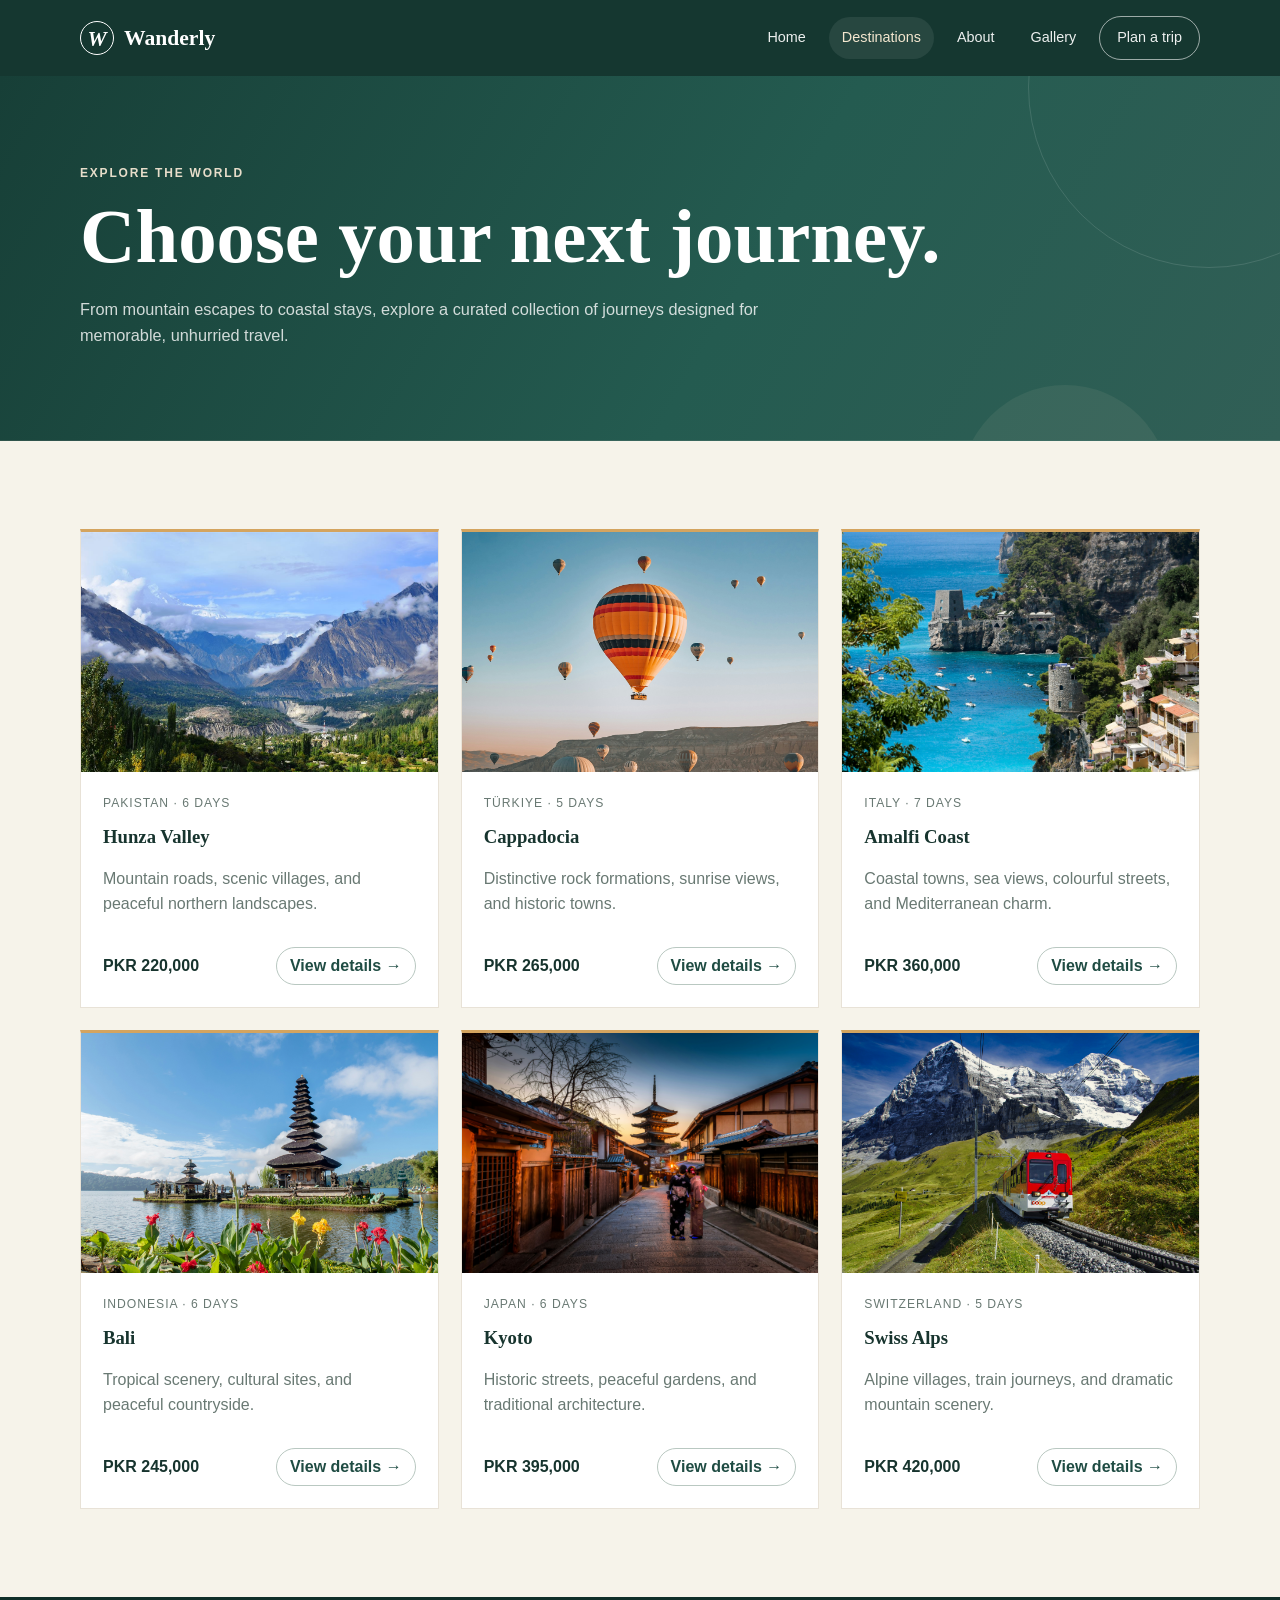
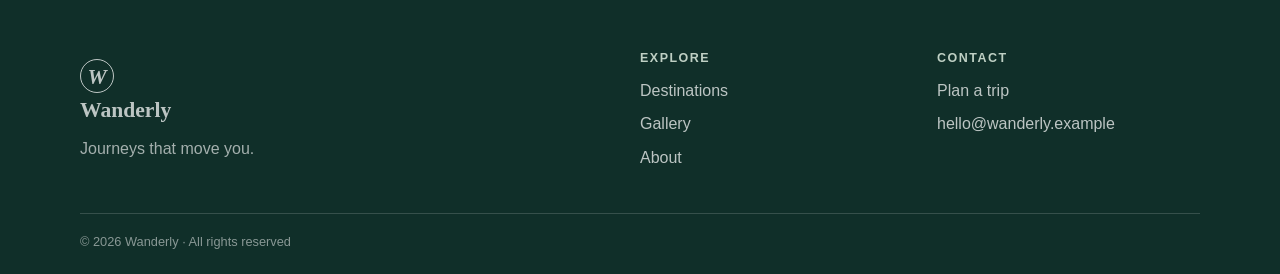
==== destinations.html @ 7bf2646d "Set up Wanderly static travel website" ====
<!DOCTYPE html>
<html lang="en">
<head>
  <meta charset="UTF-8">
  <meta name="viewport" content="width=device-width, initial-scale=1.0">
  <link rel="icon" href="images/favicon.png" type="image/png">
  <title>Wanderly | Destinations</title>
  <link rel="stylesheet" href="css/style.css">
</head>
<body>
  <header class="site-header"><nav class="navbar container" aria-label="Main navigation"><a class="brand" href="index.html"><span class="brand-mark">W</span>Wanderly</a><button class="menu-button" type="button" aria-label="Open navigation menu"><span></span><span></span><span></span></button><div class="nav-links"><a href="index.html">Home</a><a class="active" href="destinations.html">Destinations</a><a href="about.html">About</a><a href="gallery.html">Gallery</a><a class="nav-cta" href="contact.html">Plan a trip</a></div></nav></header>

  <main>
    <section class="page-hero"><div class="container"><p class="eyebrow">Explore the world</p><h1>Choose your next journey.</h1><p>From mountain escapes to coastal stays, explore a curated collection of journeys designed for memorable, unhurried travel.</p></div></section>

    <section class="section"><div class="container"><div class="destination-grid">
      <article class="destination-card"><img src="images/hunza-valley.jpg" alt="Hunza Valley"><div class="card-body"><p class="card-meta">Pakistan · 6 days</p><h3>Hunza Valley</h3><p class="muted">Mountain roads, scenic villages, and peaceful northern landscapes.</p><div class="card-row"><span class="card-price">PKR 220,000</span><button class="text-button details-button" data-name="Hunza Valley" data-country="Pakistan · 6 days" data-description="A six-day trip focused on scenic drives, mountain viewpoints, local villages, and relaxed exploration in northern Pakistan.">View details →</button></div></div></article>
      <article class="destination-card"><img src="images/cappadocia.jpg" alt="Cappadocia"><div class="card-body"><p class="card-meta">Türkiye · 5 days</p><h3>Cappadocia</h3><p class="muted">Distinctive rock formations, sunrise views, and historic towns.</p><div class="card-row"><span class="card-price">PKR 265,000</span><button class="text-button details-button" data-name="Cappadocia" data-country="Türkiye · 5 days" data-description="A five-day journey with valley walks, viewpoints, historic areas, and time to enjoy Cappadocia's famous sunrise atmosphere.">View details →</button></div></div></article>
      <article class="destination-card"><img src="images/amalfi.jpg" alt="Amalfi Coast"><div class="card-body"><p class="card-meta">Italy · 7 days</p><h3>Amalfi Coast</h3><p class="muted">Coastal towns, sea views, colourful streets, and Mediterranean charm.</p><div class="card-row"><span class="card-price">PKR 360,000</span><button class="text-button details-button" data-name="Amalfi Coast" data-country="Italy · 7 days" data-description="A seven-day coastal escape combining seaside towns, scenic viewpoints, local food, and plenty of relaxed walking time.">View details →</button></div></div></article>
      <article class="destination-card"><img src="images/bali.jpg" alt="Bali"><div class="card-body"><p class="card-meta">Indonesia · 6 days</p><h3>Bali</h3><p class="muted">Tropical scenery, cultural sites, and peaceful countryside.</p><div class="card-row"><span class="card-price">PKR 245,000</span><button class="text-button details-button" data-name="Bali" data-country="Indonesia · 6 days" data-description="A six-day tropical trip with cultural stops, green landscapes, relaxed mornings, and time near the coast.">View details →</button></div></div></article>
      <article class="destination-card"><img src="images/kyoto.jpg" alt="Kyoto"><div class="card-body"><p class="card-meta">Japan · 6 days</p><h3>Kyoto</h3><p class="muted">Historic streets, peaceful gardens, and traditional architecture.</p><div class="card-row"><span class="card-price">PKR 395,000</span><button class="text-button details-button" data-name="Kyoto" data-country="Japan · 6 days" data-description="A six-day city journey built around temples, gardens, historic neighbourhoods, and calm cultural experiences.">View details →</button></div></div></article>
      <article class="destination-card"><img src="images/swiss-alps.jpg" alt="Swiss Alps"><div class="card-body"><p class="card-meta">Switzerland · 5 days</p><h3>Swiss Alps</h3><p class="muted">Alpine villages, train journeys, and dramatic mountain scenery.</p><div class="card-row"><span class="card-price">PKR 420,000</span><button class="text-button details-button" data-name="Swiss Alps" data-country="Switzerland · 5 days" data-description="A five-day alpine escape with mountain views, scenic train routes, small towns, and easy outdoor exploration.">View details →</button></div></div></article>
    </div></div></section>
  </main>

  <div class="modal" id="destinationModal" role="dialog" aria-modal="true" aria-labelledby="modalTitle"><div class="modal-box"><button class="modal-close" type="button" aria-label="Close modal">×</button><p class="eyebrow" id="modalCountry"></p><h2 id="modalTitle">Destination</h2><p class="muted" id="modalText"></p><ul class="modal-list"><li>Flexible daily schedule</li><li>Selected sightseeing stops</li><li>Time for independent exploration</li></ul><a class="button button-primary" href="contact.html">Ask about this trip</a></div></div>

  <footer class="footer"><div class="container footer-grid"><div><a class="brand" href="index.html"><span class="brand-mark">W</span>Wanderly</a><p>Journeys that move you.</p></div><div><h3>Explore</h3><a href="destinations.html">Destinations</a><a href="gallery.html">Gallery</a><a href="about.html">About</a></div><div><h3>Contact</h3><a href="contact.html">Plan a trip</a><a href="mailto:hello@wanderly.example">hello@wanderly.example</a></div></div><div class="container copyright">© 2026 Wanderly · All rights reserved</div></footer>
  <script src="js/script.js"></script>
</body>
</html>
---- css/style.css ----
:root {
  --forest: #1f4c43;
  --forest-dark: #153730;
  --cream: #f6f3ea;
  --sand: #e7ddca;
  --gold: #d4a45f;
  --ink: #17342e;
  --muted: #697973;
  --white: #ffffff;
  --line: #ddd8cc;
}

* { box-sizing: border-box; }
html { scroll-behavior: smooth; }
body {
  margin: 0;
  font-family: Arial, Helvetica, sans-serif;
  color: var(--ink);
  background: var(--cream);
  line-height: 1.6;
}
a { color: inherit; text-decoration: none; }
img { display: block; width: 100%; }
button, input, select, textarea { font: inherit; }
button { cursor: pointer; }
.container { width: min(1120px, calc(100% - 36px)); margin: 0 auto; }

/* Shared header / navigation */
.site-header { background: var(--forest-dark); color: var(--white); position: sticky; top: 0; z-index: 20; }
.navbar { min-height: 76px; display: flex; align-items: center; justify-content: space-between; }
.brand { display: flex; align-items: center; gap: 10px; font-family: Georgia, 'Times New Roman', serif; font-size: 1.35rem; font-weight: 700; }
.brand-mark { width: 34px; height: 34px; border: 1px solid currentColor; border-radius: 50%; display: grid; place-items: center; font-style: italic; }
.nav-links { display: flex; gap: 10px; align-items: center; }
.nav-links a { font-size: .9rem; padding: 9px 13px; border-radius: 999px; color: rgba(255,255,255,.92); }
.nav-links a:not(.nav-cta):hover { background: rgba(255,255,255,.10); color: var(--white); }
.nav-links a:not(.nav-cta).active { background: rgba(255,255,255,.08); color: #f4e7cf; }
.nav-cta { border: 1px solid rgba(255,255,255,.58); padding: 9px 17px !important; border-radius: 999px; }
.menu-button { display: none; background: none; border: 0; padding: 6px; }
.menu-button span { display: block; width: 24px; height: 2px; margin: 5px 0; background: white; }

/* Typography / common sections */
.eyebrow { margin: 0 0 10px; color: var(--forest); font-size: .75rem; font-weight: 700; letter-spacing: .15em; text-transform: uppercase; }
h1, h2, h3 { font-family: Georgia, 'Times New Roman', serif; line-height: 1.15; }
h1, h2, h3, p { margin-top: 0; }
h2 { font-size: clamp(2.1rem, 4vw, 3.7rem); margin-bottom: 18px; }
.section { padding: 88px 0; }
#featured-destinations { scroll-margin-top: 76px; }
.section-intro { max-width: 700px; margin-bottom: 38px; }
.muted { color: var(--muted); }
.button { display: inline-block; border: 0; border-radius: 999px; padding: 13px 21px; font-weight: 700; }
.button-primary { background: #f2eadc; color: var(--forest-dark); border: 1px solid #f2eadc; }
.button-primary:hover { background: #dbe8e2; border-color: #dbe8e2; }
.button-outline { border: 1px solid var(--forest); color: var(--forest); background: transparent; }

/* Home */
/* Hero stats strip */
.hero-stats { display: flex; gap: 36px; margin-bottom: 28px; flex-wrap: wrap; }
.hero-stat { border-left: 2px solid var(--gold); padding-left: 14px; }
.hero-stat strong { display: block; font-family: Georgia, 'Times New Roman', serif; font-size: 1.6rem; color: white; line-height: 1; }
.hero-stat span { font-size: .8rem; color: rgba(255,255,255,.72); letter-spacing: .08em; text-transform: uppercase; }

.hero {
  min-height: 620px;
  color: white;
  display: flex;
  align-items: center;
  background:
    linear-gradient(rgba(12,40,34,.38), rgba(12,40,34,.52)),
    url('../images/cappadocia.jpg') center/cover;
}
.hero-content { max-width: 760px; }
.hero .eyebrow { color: #e9d8b7; }
.hero h1 { font-size: clamp(3.2rem, 7vw, 6.2rem); margin-bottom: 20px; }
.hero h1 em { color: #efc985; }
.hero p.hero-copy { max-width: 610px; color: rgba(255,255,255,.86); font-size: 1.05rem; }
.hero-actions { display: flex; gap: 14px; align-items: center; flex-wrap: wrap; margin-top: 28px; }
.hero-link { color: white; border-bottom: 1px solid rgba(255,255,255,.6); padding: 9px 4px; }

.card-grid { display: grid; grid-template-columns: repeat(3, 1fr); gap: 22px; }
.card { background: white; border: 1px solid #e8e2d7; border-top: 3px solid var(--gold); box-shadow: 0 10px 28px rgba(23,52,46,.06); }
.card img { height: 250px; object-fit: cover; }
.card-body { padding: 22px; }
.card-meta { color: var(--muted); font-size: .76rem; letter-spacing: .08em; text-transform: uppercase; }
.card h3 { font-size: 1.5rem; margin-bottom: 10px; }
.card-row { display: flex; justify-content: space-between; align-items: center; gap: 14px; margin-top: 18px; }
.card-price { font-weight: 700; }
.text-button { border: 0; background: none; padding: 0; color: var(--forest); font-weight: 700; }

.services { background: #e9eee5; }
.service-grid { display: grid; grid-template-columns: repeat(3, 1fr); gap: 1px; background: #cbd6ca; }
.service-card { background: #e9eee5; padding: 38px 30px; text-align: center; }
.service-icon { width: 54px; height: 54px; margin: 0 auto 18px; border: 1px solid #9fb2a4; border-radius: 50%; display: grid; place-items: center; font-size: 1.25rem; }
.service-card h3 { margin-bottom: 10px; }

.testimonials { background: #fffdf8; }
.review-grid { display: grid; grid-template-columns: 1fr 1fr; gap: 22px; }
.review { margin: 0; padding: 30px; border: 1px solid var(--line); background: white; }
.stars { color: #cc9142; letter-spacing: .1em; }
.review blockquote { margin: 16px 0; font-family: Georgia, 'Times New Roman', serif; font-size: 1.2rem; }

/* Inner-page hero */
.page-hero {
  position: relative;
  overflow: hidden;
  background: linear-gradient(120deg, #173f37 0%, #245b50 58%, #315f56 100%);
  color: white;
  padding: 88px 0 76px;
  border-bottom: 1px solid rgba(255,255,255,.10);
}
.page-hero::before {
  content: "";
  position: absolute;
  width: 360px;
  height: 360px;
  right: -110px;
  top: -170px;
  border: 1px solid rgba(255,255,255,.12);
  border-radius: 50%;
}
.page-hero::after {
  content: "";
  position: absolute;
  width: 210px;
  height: 210px;
  right: 110px;
  bottom: -155px;
  background: rgba(231,221,202,.07);
  border-radius: 50%;
}
.page-hero .container { position: relative; z-index: 1; }
.page-hero .eyebrow { color: #e7ddca; }
.page-hero h1 { font-size: clamp(2.7rem, 6vw, 5rem); margin-bottom: 14px; max-width: 980px; }
.page-hero p:last-child { max-width: 700px; color: rgba(255,255,255,.80); font-size: 1.02rem; }

/* About */
.about-grid { display: grid; grid-template-columns: 1fr 1fr; gap: 52px; align-items: center; }
.about-grid img { height: 520px; object-fit: cover; }
.stats { display: grid; grid-template-columns: repeat(3, 1fr); gap: 12px; margin-top: 30px; }
.stat { padding: 18px; border-top: 1px solid var(--line); }
.stat strong { display: block; font-family: Georgia, 'Times New Roman', serif; font-size: 1.7rem; color: var(--forest); }
.values-grid { display: grid; grid-template-columns: repeat(3, 1fr); gap: 20px; }
.value-box { padding: 28px; background: white; border: 1px solid var(--line); }

/* Destinations */
.destination-grid { display: grid; grid-template-columns: repeat(3, 1fr); gap: 22px; }
.destination-card { background: white; border: 1px solid #e8e2d7; border-top: 3px solid var(--gold); }
.destination-card img { height: 240px; object-fit: cover; }
.destination-card .card-body { min-height: 235px; display: flex; flex-direction: column; }
.destination-card .card-row { margin-top: auto; }

/* Modal */
.modal { display: none; position: fixed; inset: 0; z-index: 100; background: rgba(10,26,22,.7); padding: 20px; }
.modal.show { display: grid; place-items: center; }
.modal-box { position: relative; width: min(560px, 100%); background: white; padding: 32px; border-radius: 8px; }
.modal-close { position: absolute; right: 14px; top: 12px; border: 0; background: none; font-size: 1.7rem; color: var(--ink); }
.modal-list { padding-left: 20px; color: var(--muted); }

/* Gallery / slider */
.slider { position: relative; max-width: 900px; margin: 0 auto 50px; background: var(--forest-dark); }
.slider img { height: 510px; object-fit: cover; }
.slider-caption { color: white; padding: 16px 20px; }
.slider-button { position: absolute; top: 45%; transform: translateY(-50%); width: 46px; height: 46px; border: 0; border-radius: 50%; background: rgba(255,255,255,.9); color: var(--forest-dark); font-size: 1.4rem; }
.slider-button.prev { left: 16px; }
.slider-button.next { right: 16px; }
.gallery-grid { display: grid; grid-template-columns: repeat(3, 1fr); gap: 14px; }
.gallery-grid img { height: 240px; object-fit: cover; }

/* Contact */
.contact-grid { display: grid; grid-template-columns: .8fr 1.2fr; gap: 44px; }
.contact-info { background: var(--forest); color: white; padding: 34px; }
.contact-info p { color: rgba(255,255,255,.78); }
.contact-info a { color: #f5ecdf; text-decoration: underline; text-underline-offset: 3px; }
.contact-info a:hover { color: white; }
.contact-form { background: white; padding: 34px; border: 1px solid var(--line); }
.form-row { display: grid; grid-template-columns: 1fr 1fr; gap: 16px; }
.form-group { margin-bottom: 18px; }
.form-group label { display: block; margin-bottom: 7px; font-weight: 700; font-size: .9rem; }
.form-group input, .form-group select, .form-group textarea { width: 100%; border: 1px solid #cfc9bd; border-radius: 5px; padding: 12px 13px; background: #fffdf9; color: var(--ink); }
.form-group textarea { min-height: 130px; resize: vertical; }
.error { min-height: 18px; margin: 5px 0 0; color: #a93a31; font-size: .78rem; }
.success-message { display: none; margin: 16px 0 0; padding: 12px 14px; background: #e8f3e8; color: #245735; border: 1px solid #b9d5bd; }
.success-message.show { display: block; }

/* Footer */
.footer { background: #102f29; color: white; padding: 54px 0 22px; }
.footer-grid { display: grid; grid-template-columns: 2fr 1fr 1fr; gap: 34px; padding-bottom: 34px; }
.footer h3 { font-family: Arial, Helvetica, sans-serif; font-size: .78rem; text-transform: uppercase; letter-spacing: .12em; color: #bfd0c4; }
.footer a { display: block; margin: 8px 0; color: rgba(255,255,255,.72); }
.footer p { color: rgba(255,255,255,.62); }
.copyright { border-top: 1px solid rgba(255,255,255,.16); padding-top: 18px; color: rgba(255,255,255,.5); font-size: .8rem; }

@media (max-width: 900px) {
  .menu-button { display: block; }
  .nav-links {
    display: none;
    position: absolute;
    top: 76px;
    left: 0;
    right: 0;
    padding: 22px 28px;
    background: var(--forest-dark);
    flex-direction: column;
    align-items: flex-start;
    border-top: 1px solid rgba(255,255,255,.15);
  }
  .nav-links.open { display: flex; }
  .card-grid, .destination-grid { grid-template-columns: repeat(2, 1fr); }
  .service-grid, .values-grid { grid-template-columns: 1fr; }
  .about-grid, .contact-grid { grid-template-columns: 1fr; }
  .about-grid img { height: 420px; }
  .gallery-grid { grid-template-columns: repeat(2, 1fr); }
}

@media (max-width: 600px) {
  .section { padding: 68px 0; }
  .hero { min-height: 560px; }
  .hero h1 { font-size: 3.25rem; }
  .card-grid, .destination-grid, .review-grid, .gallery-grid, .form-row { grid-template-columns: 1fr; }
  .stats { grid-template-columns: 1fr; }
  .slider img { height: 340px; }
  .footer-grid { grid-template-columns: 1fr; }
}

/* ── Hover & transition effects ── */
/* Hover & transition effects */
a, button { transition: color .22s ease, background .22s ease, border-color .22s ease, box-shadow .22s ease, transform .22s ease; }

/* Main navigation: subtle pill hover instead of a gold fill */
.nav-cta:hover,
.nav-cta.active {
  background: #f3eee5;
  color: var(--forest-dark) !important;
  border-color: #f3eee5;
}

/* Shared buttons: warm neutral base, soft sage hover */
.button-primary:hover {
  background: #dbe8e2;
  border-color: #dbe8e2;
  color: var(--forest-dark);
  transform: translateY(-2px);
  box-shadow: 0 8px 20px rgba(12,40,34,.16);
}
.button-outline:hover { background: var(--forest); color: white; }
.hero-link:hover { color: #f4e7cf; border-color: #f4e7cf; }

/* Cards */
.card,
.destination-card { transition: box-shadow .25s ease, transform .25s ease; overflow: hidden; }
.card:hover,
.destination-card:hover { transform: translateY(-5px); box-shadow: 0 18px 40px rgba(23,52,46,.13); }
.card img,
.destination-card img { transition: transform .4s ease; }
.card:hover img,
.destination-card:hover img { transform: scale(1.04); }

/* Home View links + destination View details buttons */
.card-row > a,
.text-button {
  display: inline-flex;
  align-items: center;
  justify-content: center;
  min-height: 38px;
  padding: 7px 13px;
  border: 1px solid #b9c8c1;
  border-radius: 999px;
  background: transparent;
  color: var(--forest);
  font-weight: 700;
  line-height: 1;
}
.card-row > a:hover,
.text-button:hover {
  background: var(--forest);
  color: white;
  border-color: var(--forest);
  transform: translateY(-1px);
}

/* Supporting interactive elements */
.service-card { transition: background .25s ease, box-shadow .25s ease; }
.service-card:hover { background: #dfe9dd; box-shadow: inset 0 0 0 1px #a9baad; }
.service-icon { transition: transform .25s ease; }
.service-card:hover .service-icon { transform: scale(1.1); }
.gallery-grid img { transition: transform .35s ease, opacity .3s ease; cursor: pointer; }
.gallery-grid img:hover { transform: scale(1.035); opacity: .9; }
.slider-button:hover { background: #e7eee9; color: var(--forest-dark); transform: translateY(-50%) scale(1.08); }
.modal-close:hover { color: #a93a31; transform: rotate(90deg); }
.footer a:hover { color: #f2dfbd; }
.value-box { transition: box-shadow .25s ease, transform .25s ease; }
.value-box:hover { transform: translateY(-4px); box-shadow: 0 12px 28px rgba(23,52,46,.10); }
.brand:hover { opacity: .86; }

/* Form focus */
.form-group input:focus,
.form-group select:focus,
.form-group textarea:focus {
  outline: none;
  border-color: var(--forest);
  box-shadow: 0 0 0 3px rgba(31,76,67,.12);
}
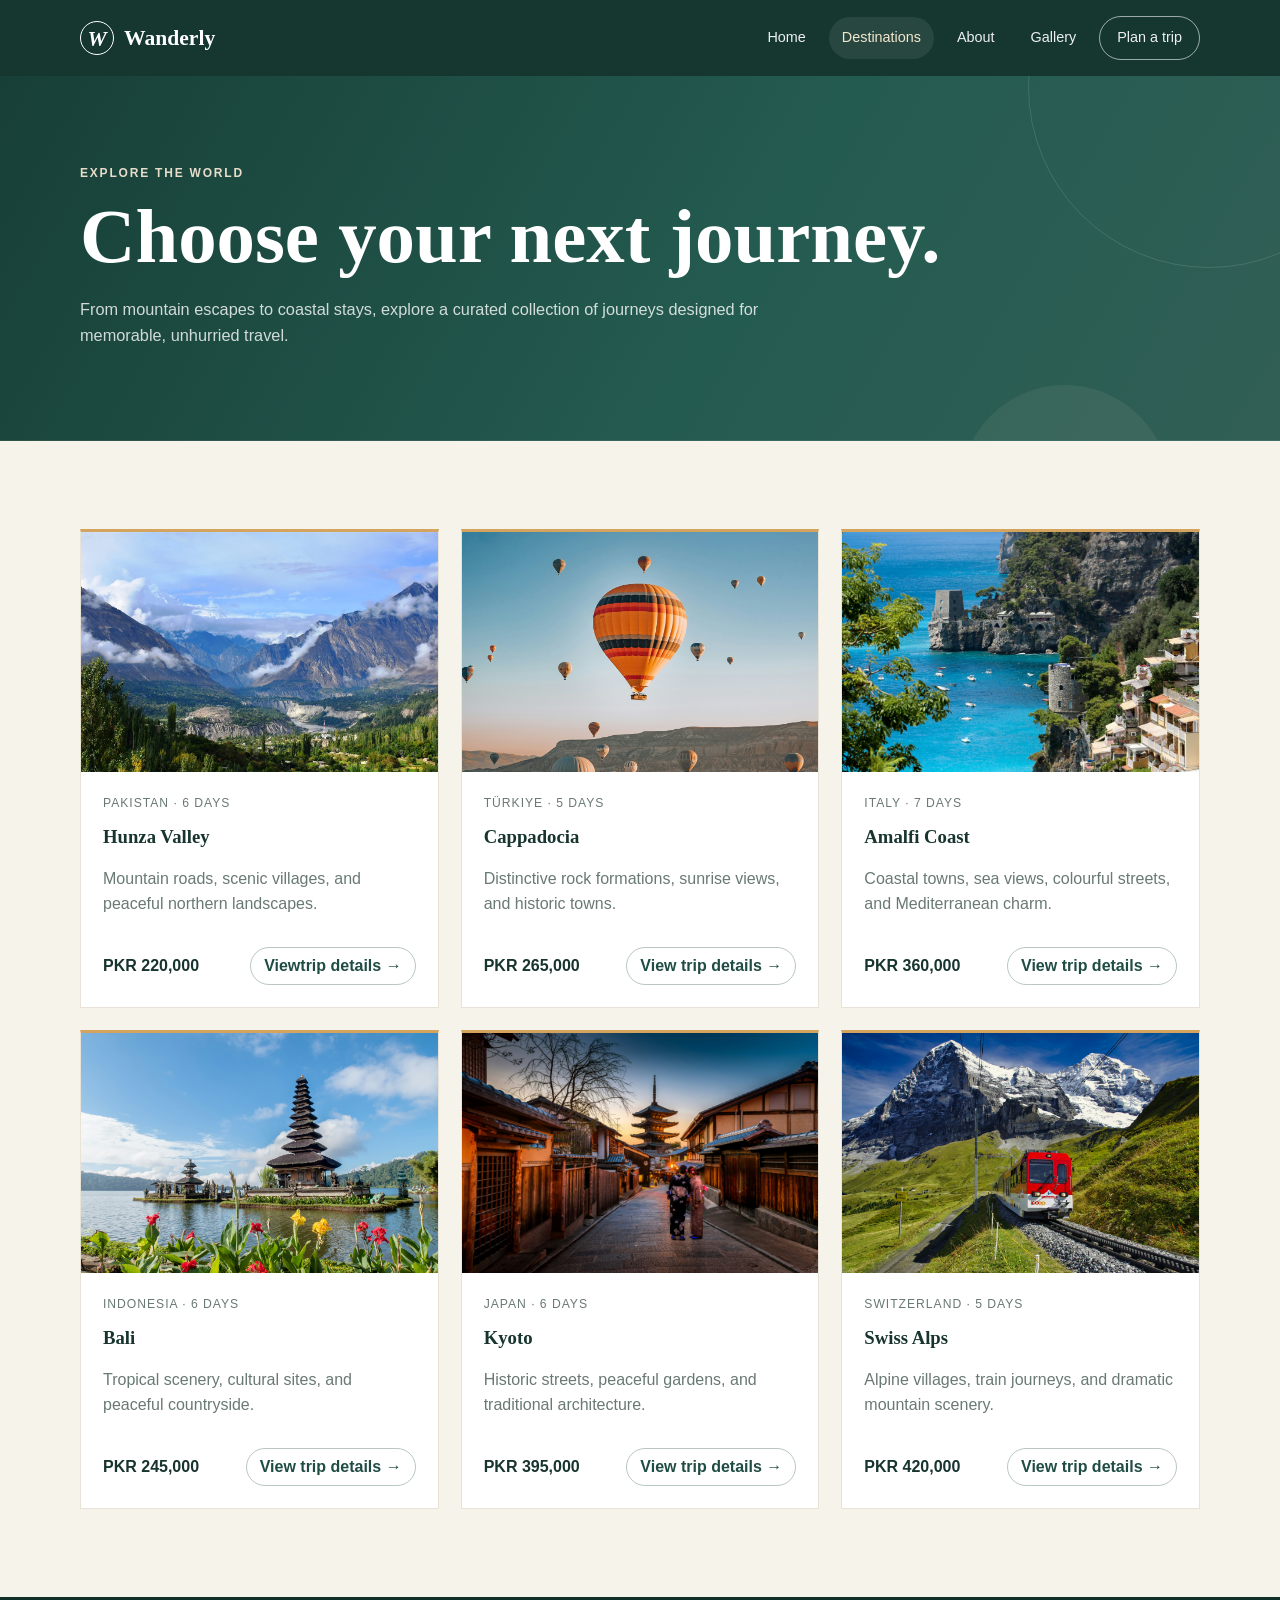
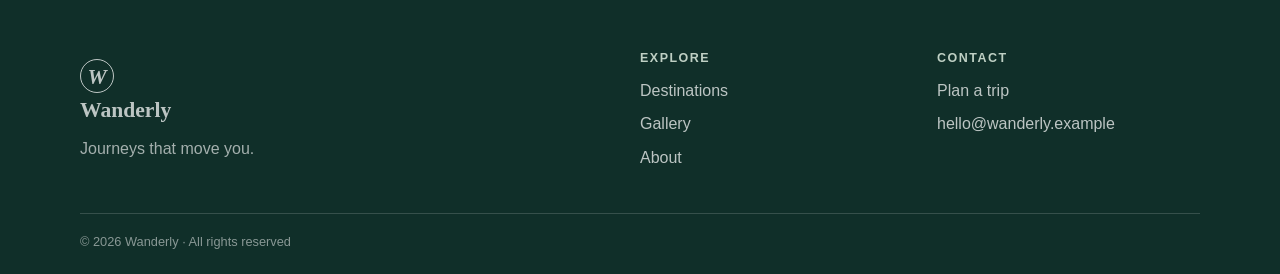
==== commit f3d21561: "Refine destination card actions" ====
--- a/destinations.html
+++ b/destinations.html
@@ -14,12 +14,12 @@
     <section class="page-hero"><div class="container"><p class="eyebrow">Explore the world</p><h1>Choose your next journey.</h1><p>From mountain escapes to coastal stays, explore a curated collection of journeys designed for memorable, unhurried travel.</p></div></section>
 
     <section class="section"><div class="container"><div class="destination-grid">
-      <article class="destination-card"><img src="images/hunza-valley.jpg" alt="Hunza Valley"><div class="card-body"><p class="card-meta">Pakistan · 6 days</p><h3>Hunza Valley</h3><p class="muted">Mountain roads, scenic villages, and peaceful northern landscapes.</p><div class="card-row"><span class="card-price">PKR 220,000</span><button class="text-button details-button" data-name="Hunza Valley" data-country="Pakistan · 6 days" data-description="A six-day trip focused on scenic drives, mountain viewpoints, local villages, and relaxed exploration in northern Pakistan.">View details →</button></div></div></article>
-      <article class="destination-card"><img src="images/cappadocia.jpg" alt="Cappadocia"><div class="card-body"><p class="card-meta">Türkiye · 5 days</p><h3>Cappadocia</h3><p class="muted">Distinctive rock formations, sunrise views, and historic towns.</p><div class="card-row"><span class="card-price">PKR 265,000</span><button class="text-button details-button" data-name="Cappadocia" data-country="Türkiye · 5 days" data-description="A five-day journey with valley walks, viewpoints, historic areas, and time to enjoy Cappadocia's famous sunrise atmosphere.">View details →</button></div></div></article>
-      <article class="destination-card"><img src="images/amalfi.jpg" alt="Amalfi Coast"><div class="card-body"><p class="card-meta">Italy · 7 days</p><h3>Amalfi Coast</h3><p class="muted">Coastal towns, sea views, colourful streets, and Mediterranean charm.</p><div class="card-row"><span class="card-price">PKR 360,000</span><button class="text-button details-button" data-name="Amalfi Coast" data-country="Italy · 7 days" data-description="A seven-day coastal escape combining seaside towns, scenic viewpoints, local food, and plenty of relaxed walking time.">View details →</button></div></div></article>
-      <article class="destination-card"><img src="images/bali.jpg" alt="Bali"><div class="card-body"><p class="card-meta">Indonesia · 6 days</p><h3>Bali</h3><p class="muted">Tropical scenery, cultural sites, and peaceful countryside.</p><div class="card-row"><span class="card-price">PKR 245,000</span><button class="text-button details-button" data-name="Bali" data-country="Indonesia · 6 days" data-description="A six-day tropical trip with cultural stops, green landscapes, relaxed mornings, and time near the coast.">View details →</button></div></div></article>
-      <article class="destination-card"><img src="images/kyoto.jpg" alt="Kyoto"><div class="card-body"><p class="card-meta">Japan · 6 days</p><h3>Kyoto</h3><p class="muted">Historic streets, peaceful gardens, and traditional architecture.</p><div class="card-row"><span class="card-price">PKR 395,000</span><button class="text-button details-button" data-name="Kyoto" data-country="Japan · 6 days" data-description="A six-day city journey built around temples, gardens, historic neighbourhoods, and calm cultural experiences.">View details →</button></div></div></article>
-      <article class="destination-card"><img src="images/swiss-alps.jpg" alt="Swiss Alps"><div class="card-body"><p class="card-meta">Switzerland · 5 days</p><h3>Swiss Alps</h3><p class="muted">Alpine villages, train journeys, and dramatic mountain scenery.</p><div class="card-row"><span class="card-price">PKR 420,000</span><button class="text-button details-button" data-name="Swiss Alps" data-country="Switzerland · 5 days" data-description="A five-day alpine escape with mountain views, scenic train routes, small towns, and easy outdoor exploration.">View details →</button></div></div></article>
+      <article class="destination-card"><img src="images/hunza-valley.jpg" alt="Hunza Valley"><div class="card-body"><p class="card-meta">Pakistan · 6 days</p><h3>Hunza Valley</h3><p class="muted">Mountain roads, scenic villages, and peaceful northern landscapes.</p><div class="card-row"><span class="card-price">PKR 220,000</span><button class="text-button details-button" data-name="Hunza Valley" data-country="Pakistan · 6 days" data-description="A six-day trip focused on scenic drives, mountain viewpoints, local villages, and relaxed exploration in northern Pakistan.">Viewtrip details →</button></div></div></article>
+      <article class="destination-card"><img src="images/cappadocia.jpg" alt="Cappadocia"><div class="card-body"><p class="card-meta">Türkiye · 5 days</p><h3>Cappadocia</h3><p class="muted">Distinctive rock formations, sunrise views, and historic towns.</p><div class="card-row"><span class="card-price">PKR 265,000</span><button class="text-button details-button" data-name="Cappadocia" data-country="Türkiye · 5 days" data-description="A five-day journey with valley walks, viewpoints, historic areas, and time to enjoy Cappadocia's famous sunrise atmosphere.">View trip details →</button></div></div></article>
+      <article class="destination-card"><img src="images/amalfi.jpg" alt="Amalfi Coast"><div class="card-body"><p class="card-meta">Italy · 7 days</p><h3>Amalfi Coast</h3><p class="muted">Coastal towns, sea views, colourful streets, and Mediterranean charm.</p><div class="card-row"><span class="card-price">PKR 360,000</span><button class="text-button details-button" data-name="Amalfi Coast" data-country="Italy · 7 days" data-description="A seven-day coastal escape combining seaside towns, scenic viewpoints, local food, and plenty of relaxed walking time.">View trip details →</button></div></div></article>
+      <article class="destination-card"><img src="images/bali.jpg" alt="Bali"><div class="card-body"><p class="card-meta">Indonesia · 6 days</p><h3>Bali</h3><p class="muted">Tropical scenery, cultural sites, and peaceful countryside.</p><div class="card-row"><span class="card-price">PKR 245,000</span><button class="text-button details-button" data-name="Bali" data-country="Indonesia · 6 days" data-description="A six-day tropical trip with cultural stops, green landscapes, relaxed mornings, and time near the coast.">View trip details →</button></div></div></article>
+      <article class="destination-card"><img src="images/kyoto.jpg" alt="Kyoto"><div class="card-body"><p class="card-meta">Japan · 6 days</p><h3>Kyoto</h3><p class="muted">Historic streets, peaceful gardens, and traditional architecture.</p><div class="card-row"><span class="card-price">PKR 395,000</span><button class="text-button details-button" data-name="Kyoto" data-country="Japan · 6 days" data-description="A six-day city journey built around temples, gardens, historic neighbourhoods, and calm cultural experiences.">View trip details →</button></div></div></article>
+      <article class="destination-card"><img src="images/swiss-alps.jpg" alt="Swiss Alps"><div class="card-body"><p class="card-meta">Switzerland · 5 days</p><h3>Swiss Alps</h3><p class="muted">Alpine villages, train journeys, and dramatic mountain scenery.</p><div class="card-row"><span class="card-price">PKR 420,000</span><button class="text-button details-button" data-name="Swiss Alps" data-country="Switzerland · 5 days" data-description="A five-day alpine escape with mountain views, scenic train routes, small towns, and easy outdoor exploration.">View trip details →</button></div></div></article>
     </div></div></section>
   </main>
 
--- a/css/style.css
+++ b/css/style.css
@@ -31,8 +31,8 @@
 .brand { display: flex; align-items: center; gap: 10px; font-family: Georgia, 'Times New Roman', serif; font-size: 1.35rem; font-weight: 700; }
 .brand-mark { width: 34px; height: 34px; border: 1px solid currentColor; border-radius: 50%; display: grid; place-items: center; font-style: italic; }
 .nav-links { display: flex; gap: 10px; align-items: center; }
-.nav-links a { font-size: .9rem; padding: 9px 13px; border-radius: 999px; color: rgba(255,255,255,.92); }
-.nav-links a:not(.nav-cta):hover { background: rgba(255,255,255,.10); color: var(--white); }
+.nav-links a { font-size: .9rem; padding: 9px 13px; border-radius: 999px; color: rgba(255,255,255,.92); transition: transform 0.2s ease, background 0.2s ease;}
+.nav-links a:not(.nav-cta):hover { background: rgba(255,255,255,.10); color: var(--white);transform: translateY(-1px); }
 .nav-links a:not(.nav-cta).active { background: rgba(255,255,255,.08); color: #f4e7cf; }
 .nav-cta { border: 1px solid rgba(255,255,255,.58); padding: 9px 17px !important; border-radius: 999px; }
 .menu-button { display: none; background: none; border: 0; padding: 6px; }
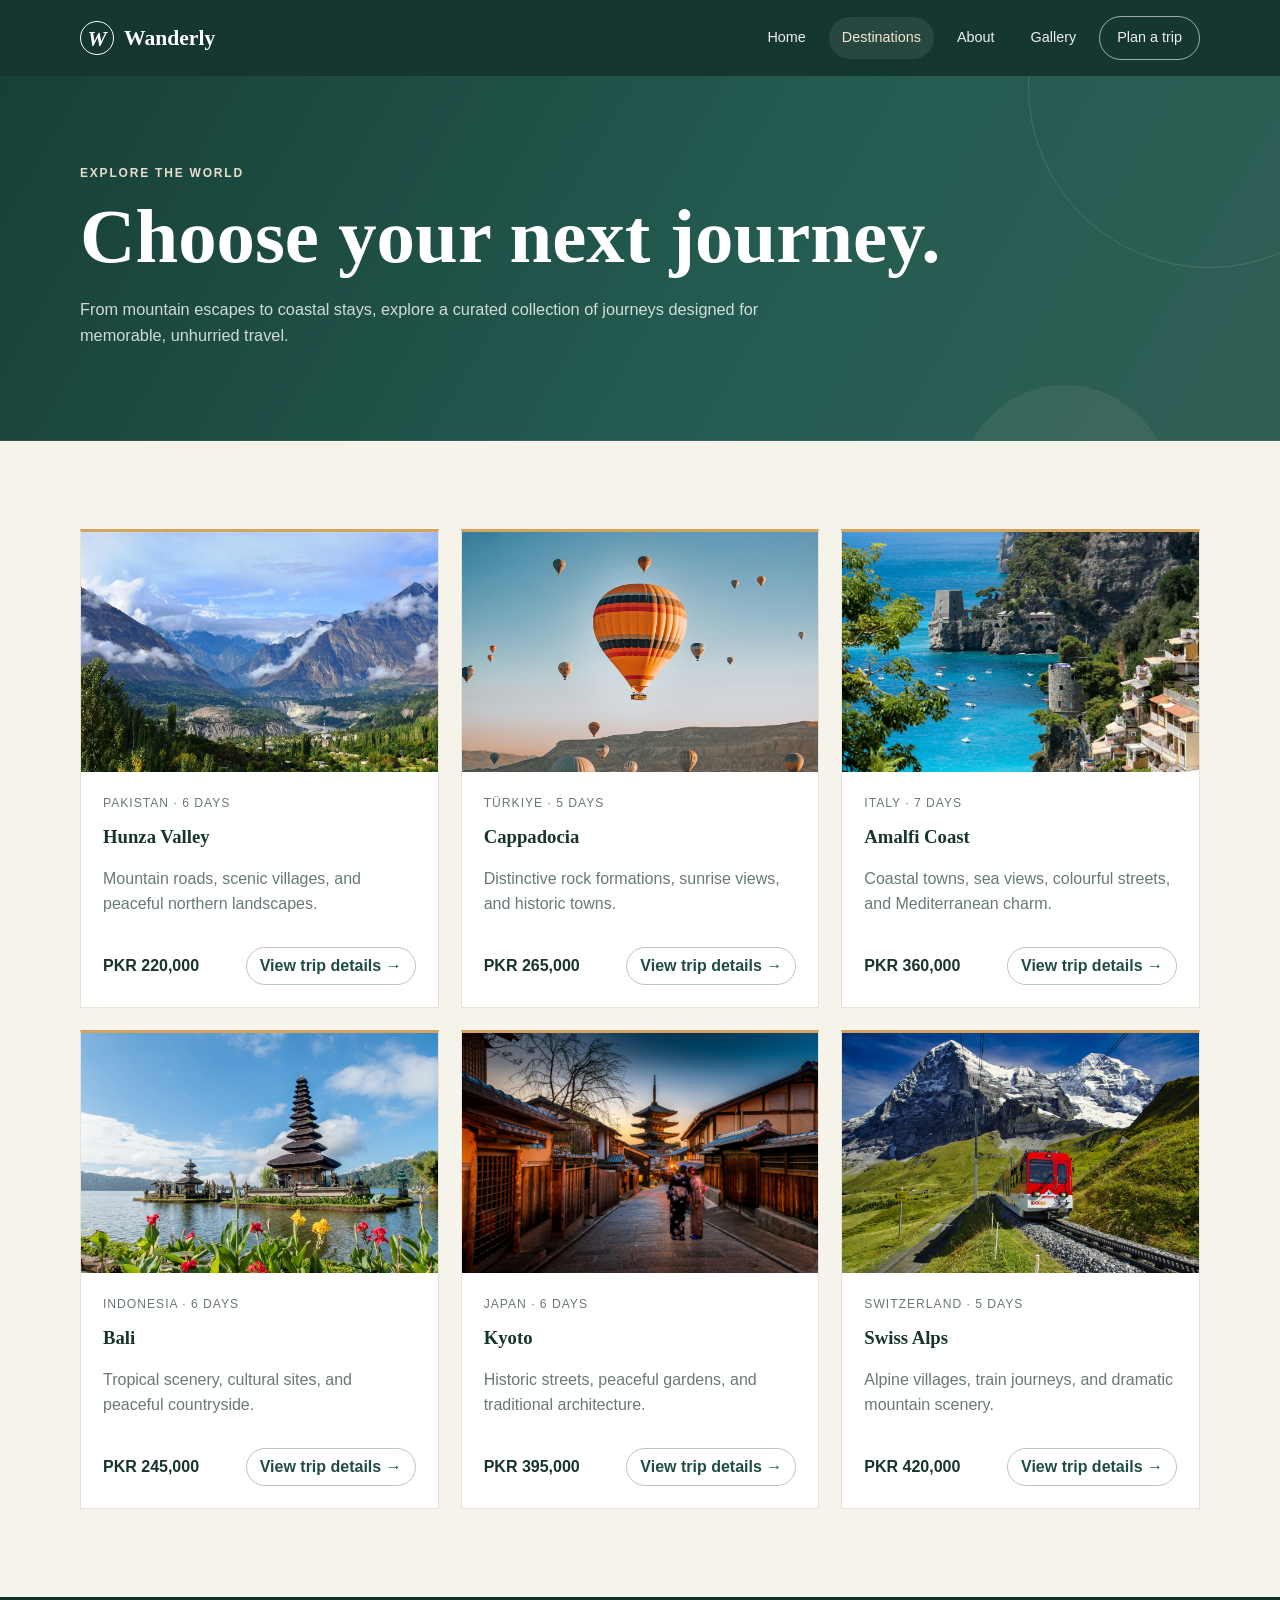
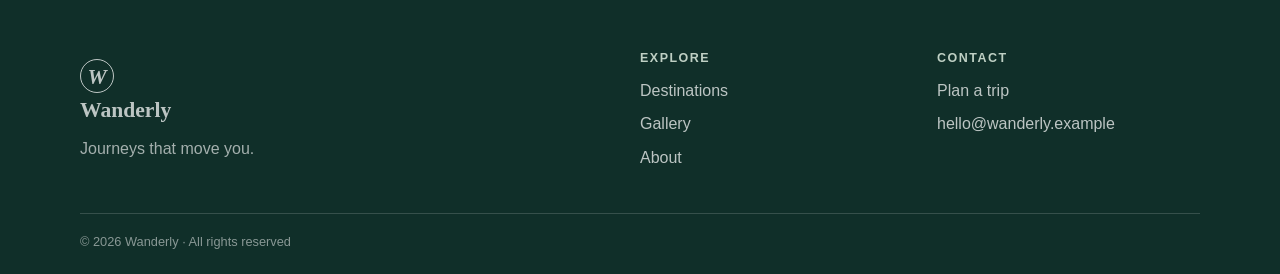
==== commit fb56ee71: "Fix destination button label" ====
--- a/destinations.html
+++ b/destinations.html
@@ -14,7 +14,7 @@
     <section class="page-hero"><div class="container"><p class="eyebrow">Explore the world</p><h1>Choose your next journey.</h1><p>From mountain escapes to coastal stays, explore a curated collection of journeys designed for memorable, unhurried travel.</p></div></section>
 
     <section class="section"><div class="container"><div class="destination-grid">
-      <article class="destination-card"><img src="images/hunza-valley.jpg" alt="Hunza Valley"><div class="card-body"><p class="card-meta">Pakistan · 6 days</p><h3>Hunza Valley</h3><p class="muted">Mountain roads, scenic villages, and peaceful northern landscapes.</p><div class="card-row"><span class="card-price">PKR 220,000</span><button class="text-button details-button" data-name="Hunza Valley" data-country="Pakistan · 6 days" data-description="A six-day trip focused on scenic drives, mountain viewpoints, local villages, and relaxed exploration in northern Pakistan.">Viewtrip details →</button></div></div></article>
+      <article class="destination-card"><img src="images/hunza-valley.jpg" alt="Hunza Valley"><div class="card-body"><p class="card-meta">Pakistan · 6 days</p><h3>Hunza Valley</h3><p class="muted">Mountain roads, scenic villages, and peaceful northern landscapes.</p><div class="card-row"><span class="card-price">PKR 220,000</span><button class="text-button details-button" data-name="Hunza Valley" data-country="Pakistan · 6 days" data-description="A six-day trip focused on scenic drives, mountain viewpoints, local villages, and relaxed exploration in northern Pakistan.">View trip details →</button></div></div></article>
       <article class="destination-card"><img src="images/cappadocia.jpg" alt="Cappadocia"><div class="card-body"><p class="card-meta">Türkiye · 5 days</p><h3>Cappadocia</h3><p class="muted">Distinctive rock formations, sunrise views, and historic towns.</p><div class="card-row"><span class="card-price">PKR 265,000</span><button class="text-button details-button" data-name="Cappadocia" data-country="Türkiye · 5 days" data-description="A five-day journey with valley walks, viewpoints, historic areas, and time to enjoy Cappadocia's famous sunrise atmosphere.">View trip details →</button></div></div></article>
       <article class="destination-card"><img src="images/amalfi.jpg" alt="Amalfi Coast"><div class="card-body"><p class="card-meta">Italy · 7 days</p><h3>Amalfi Coast</h3><p class="muted">Coastal towns, sea views, colourful streets, and Mediterranean charm.</p><div class="card-row"><span class="card-price">PKR 360,000</span><button class="text-button details-button" data-name="Amalfi Coast" data-country="Italy · 7 days" data-description="A seven-day coastal escape combining seaside towns, scenic viewpoints, local food, and plenty of relaxed walking time.">View trip details →</button></div></div></article>
       <article class="destination-card"><img src="images/bali.jpg" alt="Bali"><div class="card-body"><p class="card-meta">Indonesia · 6 days</p><h3>Bali</h3><p class="muted">Tropical scenery, cultural sites, and peaceful countryside.</p><div class="card-row"><span class="card-price">PKR 245,000</span><button class="text-button details-button" data-name="Bali" data-country="Indonesia · 6 days" data-description="A six-day tropical trip with cultural stops, green landscapes, relaxed mornings, and time near the coast.">View trip details →</button></div></div></article>
--- a/css/style.css
+++ b/css/style.css
@@ -159,7 +159,20 @@
 .slider { position: relative; max-width: 900px; margin: 0 auto 50px; background: var(--forest-dark); }
 .slider img { height: 510px; object-fit: cover; }
 .slider-caption { color: white; padding: 16px 20px; }
-.slider-button { position: absolute; top: 45%; transform: translateY(-50%); width: 46px; height: 46px; border: 0; border-radius: 50%; background: rgba(255,255,255,.9); color: var(--forest-dark); font-size: 1.4rem; }
+.slider-button {
+  position: absolute;
+  top: 45%;
+  transform: translateY(-50%);
+  border: 0;
+  border-radius: 999px;
+  background: rgba(255,255,255,.92);
+  color: var(--forest-dark);
+  font-size: .95rem;
+  font-weight: 700;
+  padding: 10px 16px;
+  min-width: 118px;
+  white-space: nowrap;
+}
 .slider-button.prev { left: 16px; }
 .slider-button.next { right: 16px; }
 .gallery-grid { display: grid; grid-template-columns: repeat(3, 1fr); gap: 14px; }
